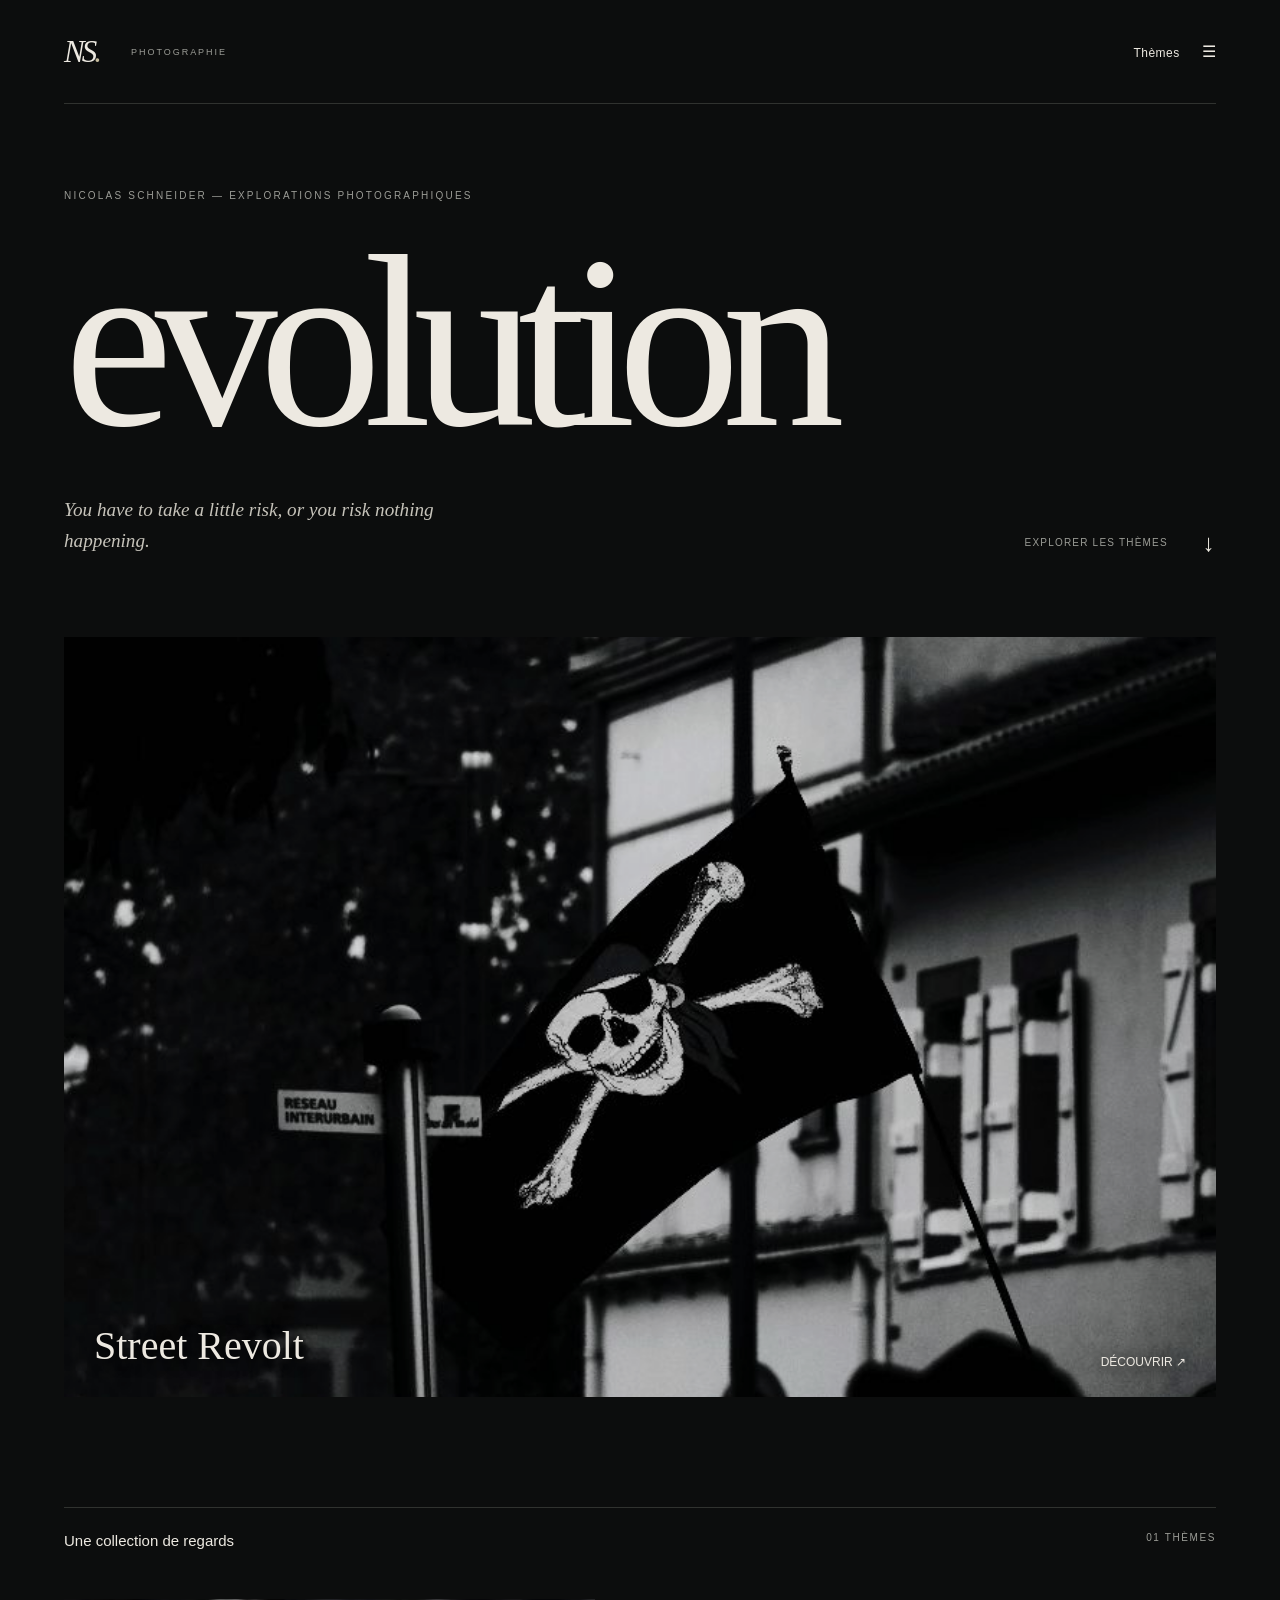
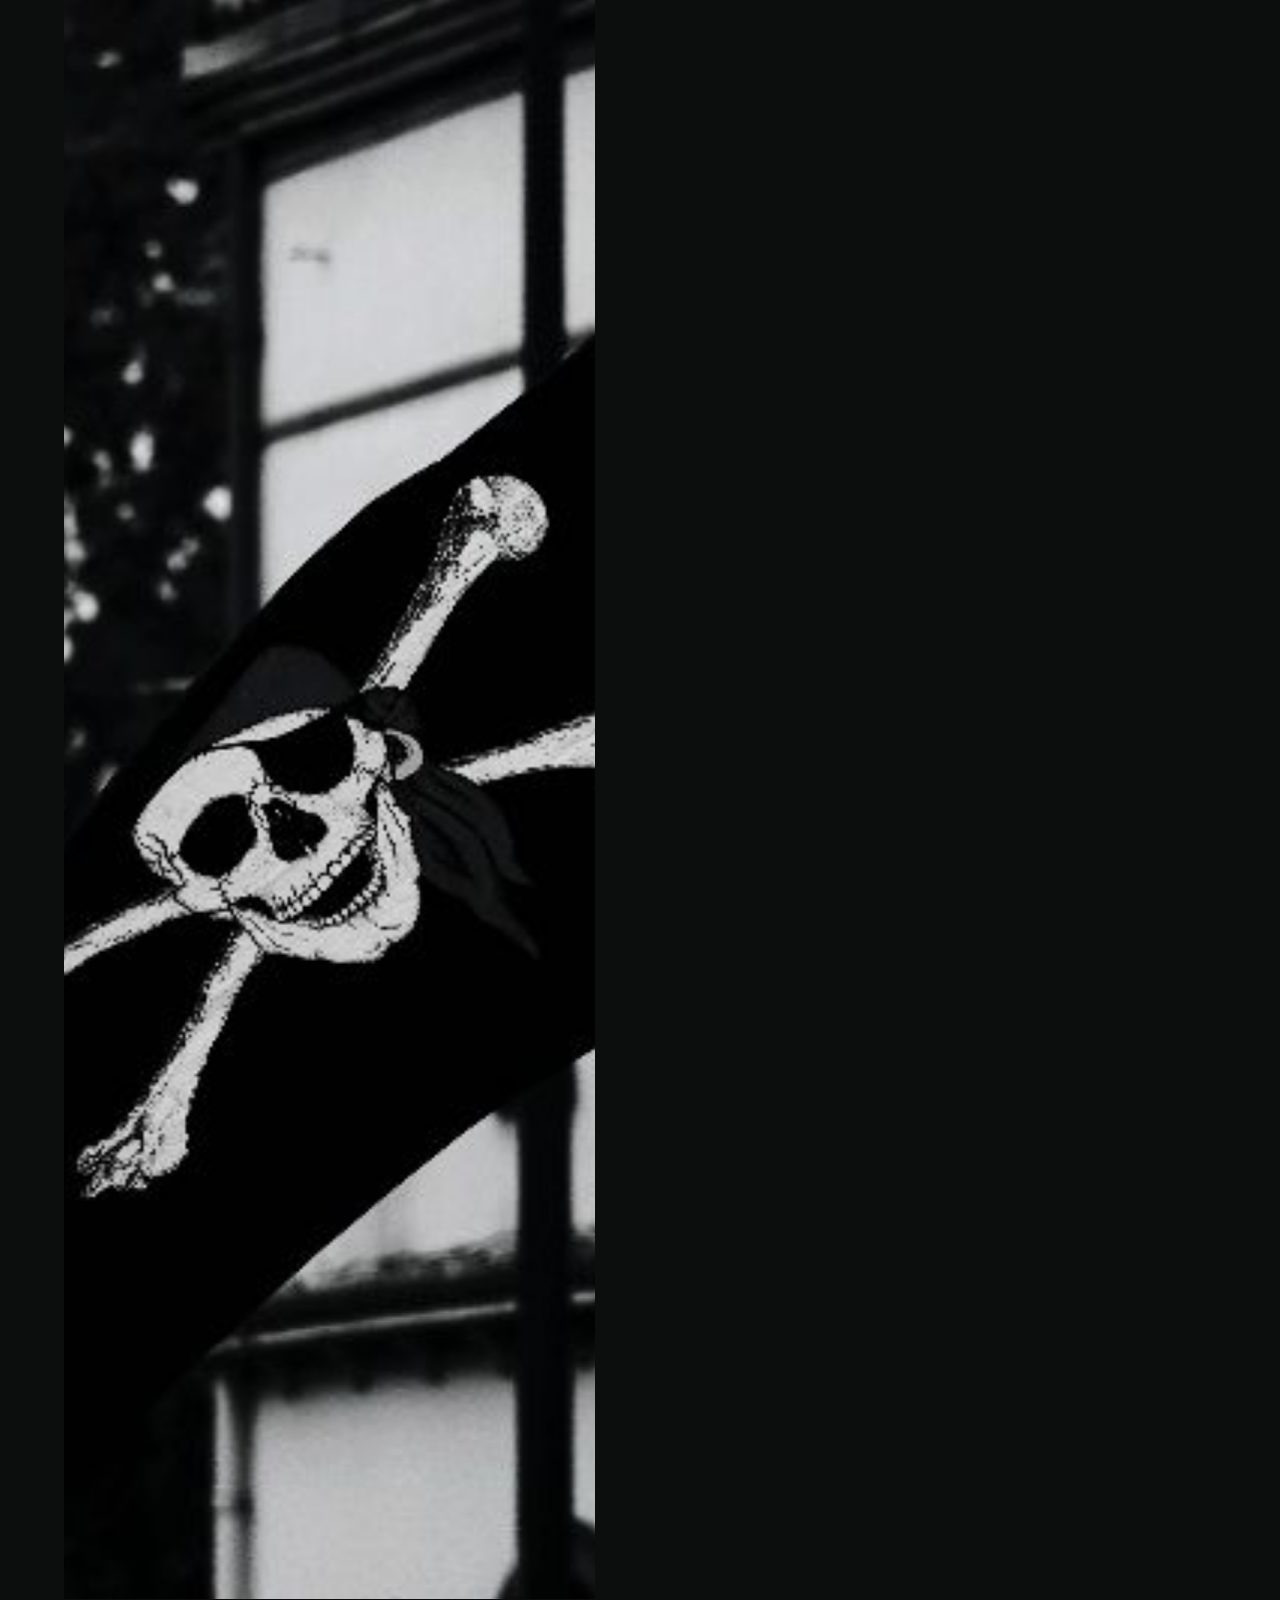
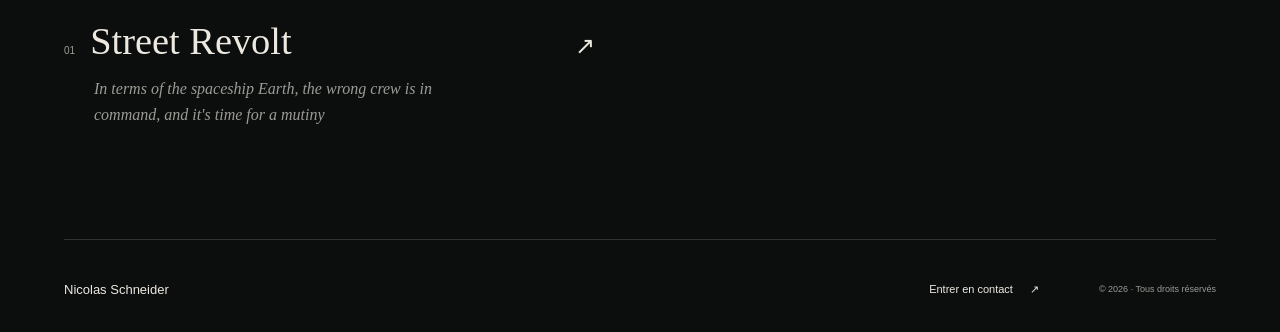
==== docs/index.html @ 1553ce23 "Publish evolution from local Studio" ====
<!doctype html>
<html lang="fr">
<head>
  <meta charset="utf-8">
  <meta name="viewport" content="width=device-width, initial-scale=1">
  <meta name="theme-color" content="#0c0d0d">
  <meta name="description" content="evolution — Le portfolio photographique de Nicolas Schneider.">
  <meta http-equiv="Content-Security-Policy" content="default-src 'self'; img-src 'self' data:; style-src 'self'; script-src 'self'; connect-src 'self'; font-src 'self'; object-src 'none'; base-uri 'self'; form-action 'none'">
  <title>evolution — Nicolas Schneider</title>
  <link rel="icon" href="assets/icon.svg" type="image/svg+xml">
  <link rel="stylesheet" href="assets/style.css">
  <script type="module" src="assets/app.mjs"></script>
</head>
<body>
  <a class="skip" href="#content">Aller au contenu</a>
  <header class="topbar">
    <a href="#" class="signature" aria-label="Nicolas Schneider — Accueil">NS<span class="signature-dot">.</span></a>
    <span class="top-label">PHOTOGRAPHIE</span>
    <button id="menu-open" class="text-button" aria-haspopup="dialog">Thèmes <span class="menu-icon" aria-hidden="true">☰</span></button>
  </header>
  <main id="content" tabindex="-1">
    <p class="loading" role="status">Ouverture de la galerie…</p>
  </main>
  <footer>
    <a class="artist" href="#">Nicolas Schneider</a>
    <a id="contact" href="mailto:nls.schneider@proton.me">Entrer en contact <span aria-hidden="true">↗</span></a>
    <span class="copyright">© <span id="year"></span> · Tous droits réservés</span>
  </footer>
  <dialog id="menu" aria-labelledby="menu-title">
    <div class="dialog-top"><span class="eyebrow" id="menu-title">EXPLORER LES THÈMES</span><button class="text-button" id="menu-close" autofocus>Fermer ×</button></div>
    <nav id="theme-menu" aria-label="Thèmes"></nav>
    <a class="menu-home" href="#">Retour à l’accueil ↗</a>
  </dialog>
  <dialog id="viewer" aria-label="Photographie en plein écran">
    <div class="viewer-bar"><span id="viewer-count" aria-live="polite"></span><button id="viewer-close" class="text-button" autofocus>Fermer ×</button></div>
    <img id="viewer-image" alt="" draggable="false">
    <div class="viewer-controls"><button id="previous" aria-label="Photo précédente">←</button><span>NICOLAS SCHNEIDER</span><button id="next" aria-label="Photo suivante">→</button></div>
  </dialog>
  <noscript><p class="notice">Active JavaScript pour explorer les photographies.</p></noscript>
</body>
</html>
---- docs/assets/style.css ----
@charset "UTF-8";
:root{color-scheme:dark;--bg:#0c0d0d;--ink:#ede9e1;--muted:#9b9c96;--line:#30322f;--accent:#c6bb9d;font-family:Arial,Helvetica,sans-serif;background:var(--bg);color:var(--ink)}
*{box-sizing:border-box}html{scroll-behavior:smooth;scrollbar-color:#565852 var(--bg)}body{margin:0}body:has(dialog[open]){overflow:hidden}a{color:inherit;text-decoration:none}button{font:inherit;color:inherit;cursor:pointer}button,a{-webkit-tap-highlight-color:transparent}button:focus-visible,a:focus-visible{outline:2px solid var(--accent);outline-offset:7px}button{touch-action:manipulation}img{display:block;max-width:100%;user-select:none;-webkit-user-drag:none}::selection{background:#b8ad8f;color:#111}
.topbar{height:104px;margin:0 5vw;display:flex;align-items:center;border-bottom:1px solid var(--line);gap:32px}.signature{font:italic 31px Georgia,serif;letter-spacing:-3px}.signature-dot{color:var(--accent)}.top-label{font-size:9px;letter-spacing:.22em;color:var(--muted)}.text-button{background:none;border:0;padding:12px 0;font-size:12px;letter-spacing:.04em}.topbar>.text-button{margin-left:auto}.menu-icon{margin-left:18px;font-size:16px}.eyebrow{font-size:10px;letter-spacing:.22em;text-transform:uppercase;color:var(--muted)}.hero{padding:86px 5vw 60px;position:relative}.hero h1{font:normal clamp(80px,19.2vw,310px)/.95 Georgia,'Times New Roman',serif;letter-spacing:-.075em;margin:25px 0 36px;overflow-wrap:anywhere}.hero-bottom{display:flex;align-items:flex-end;justify-content:space-between;gap:30px}.hero blockquote{font:italic clamp(17px,1.5vw,23px)/1.6 Georgia,serif;max-width:460px;margin:0;color:#c6c3ba}.scroll-note{font-size:10px;letter-spacing:.12em;color:var(--muted);display:flex;align-items:center;gap:35px}.scroll-note span{font-size:24px;color:var(--ink)}.lead-photo{margin:20px 5vw 110px;position:relative;overflow:hidden}.lead-photo img{width:100%;height:62vw;max-height:760px;object-fit:cover;filter:brightness(.84);transition:filter .8s}.lead-photo:hover img{filter:brightness(1)}.lead-photo .lead-label{position:absolute;bottom:28px;left:30px;right:30px;display:flex;justify-content:space-between;align-items:flex-end;text-shadow:0 2px 16px #000}.lead-label strong{font:normal 40px Georgia,serif}.lead-label span{font-size:12px}.chapter-heading{display:flex;justify-content:space-between;border-top:1px solid var(--line);padding-top:24px;margin-bottom:50px}.chapter-heading h2{font:normal 15px Arial,sans-serif;margin:0}.chapter-heading span{font-size:10px;letter-spacing:.16em;color:var(--muted)}.collections{margin:0 5vw 110px;scroll-margin-top:35px}.theme-grid{display:grid;grid-template-columns:1fr 1fr;column-gap:7vw;row-gap:80px}.theme-card:nth-child(even){padding-top:110px}.theme-cover{overflow:hidden;background:#151716}.theme-cover img{width:100%;aspect-ratio:4/5;object-fit:cover;transition:transform 1s,filter 1s;filter:brightness(.9)}.theme-card:nth-child(3n) .theme-cover img{aspect-ratio:5/4}.theme-card:hover img{transform:scale(1.025);filter:brightness(1)}.theme-meta{display:flex;gap:15px;align-items:baseline;margin-top:20px}.theme-number{color:var(--muted);font-size:10px}.theme-meta h3{font:normal clamp(26px,3vw,43px) Georgia,serif;margin:0}.theme-arrow{margin-left:auto;font-size:24px}.theme-quote{font:italic 16px/1.65 Georgia,serif;color:var(--muted);margin:13px 0 0 30px;max-width:400px}.empty{min-height:210px;display:flex;align-items:center;justify-content:space-between;border-top:1px solid var(--line);border-bottom:1px solid var(--line);gap:24px}.empty p{font:italic clamp(25px,4vw,52px)/1.3 Georgia,serif;color:#aaa99f;max-width:650px}.empty span{font-size:10px;letter-spacing:.15em;color:var(--muted)}.horizon{height:16vw;margin:30px 5vw 70px;position:relative;overflow:hidden;background:radial-gradient(ellipse at 50% 120%,#353932 0%,#151815 35%,transparent 70%)}.horizon:after{content:"";position:absolute;left:0;right:0;bottom:0;height:1px;background:linear-gradient(90deg,transparent,#74766a,transparent)}footer{margin:0 5vw;padding:42px 0 35px;border-top:1px solid var(--line);display:flex;align-items:center;gap:25px;font-size:11px}footer .artist{font-size:13px}footer #contact{margin-left:auto}footer #contact span{margin-left:14px}.copyright{font-size:9px;color:var(--muted);margin-left:35px}.album-head{padding:65px 10vw 75px}.back{font-size:11px;color:var(--muted);display:inline-block;margin-bottom:55px}.album-head h1{font:normal clamp(55px,9vw,145px)/1.05 Georgia,serif;letter-spacing:-.045em;margin:18px 0 27px;overflow-wrap:anywhere}.album-head blockquote{font:italic clamp(19px,2vw,27px)/1.6 Georgia,serif;color:#b7b6ac;max-width:700px;margin:0}.photos{margin:0 10vw 100px;display:grid;grid-template-columns:1fr 1fr;gap:80px 7vw;align-items:center}.photo-button{display:block;border:0;background:none;padding:0;width:100%;position:relative}.photo-button img{width:100%;height:auto;background:#151716}.photo-button:nth-child(5n+1){grid-column:1/-1}.photo-button:nth-child(5n+1) img{max-height:90vh;object-fit:contain}.photo-button:after{content:'↗';position:absolute;bottom:14px;right:15px;font-size:20px;text-shadow:0 1px 6px #000;opacity:0;transition:opacity .3s}.photo-button:hover:after,.photo-button:focus-visible:after{opacity:1}.next-theme{display:block;margin:0 10vw 100px;padding-top:30px;border-top:1px solid var(--line)}.next-theme strong{display:block;font:normal clamp(30px,5vw,70px) Georgia,serif;margin-top:20px}.loading,.notice{margin:60px 5vw;color:var(--muted);line-height:1.7}.skip{position:fixed;left:15px;top:-100px;z-index:10;background:var(--ink);color:var(--bg);padding:15px}.skip:focus{top:15px}dialog{color:var(--ink);background:var(--bg);border:0;max-width:100vw;max-height:100dvh;padding:0}dialog::backdrop{background:#000c}#menu{width:min(820px,100vw);height:100dvh;margin:0 0 0 auto;padding:40px 6vw;overflow:auto}.dialog-top{display:flex;justify-content:space-between;gap:20px;align-items:center;border-bottom:1px solid var(--line);padding-bottom:20px}#theme-menu{padding:20px 0 40px}#theme-menu a{display:flex;align-items:baseline;gap:25px;padding:20px 0;font:normal clamp(25px,4vw,46px) Georgia,serif;border-bottom:1px solid #222521}#theme-menu a span{font:10px Arial,sans-serif;color:var(--muted)}.menu-home{font-size:12px;color:var(--muted)}#viewer{width:100vw;height:100dvh;margin:0;overflow:hidden;background:#080909}#viewer[open]{display:flex;flex-direction:column}.viewer-bar{height:70px;flex:none;display:flex;align-items:center;justify-content:space-between;padding:0 4vw;color:var(--muted);font-size:11px}#viewer-image{min-height:0;flex:1;width:100%;object-fit:contain;padding:0 5vw;touch-action:pan-y pinch-zoom}.viewer-controls{height:80px;flex:none;display:flex;align-items:center;justify-content:center;gap:45px}.viewer-controls button{background:transparent;border:1px solid var(--line);width:48px;height:44px;font-size:23px}.viewer-controls button:disabled{opacity:.25;cursor:default}.viewer-controls span{font-size:9px;letter-spacing:.18em;color:var(--muted)}.enter{animation:enter .65s ease both}@keyframes enter{from{opacity:0;transform:translateY(12px)}to{opacity:1;transform:none}}
@media(min-width:1800px){body{max-width:1800px;margin:auto}.hero h1{font-size:310px}}@media(max-width:680px){.topbar{height:80px;margin:0 6vw}.top-label{font-size:8px}.hero{padding:65px 6vw 48px}.hero h1{font-size:19vw;margin:30px 0 35px}.hero-bottom{display:block}.hero blockquote{font-size:18px;max-width:310px}.scroll-note{margin-top:35px;justify-content:space-between}.lead-photo{margin:0 6vw 65px}.lead-photo img{height:115vw}.lead-photo .lead-label{bottom:20px;left:20px;right:20px}.lead-label strong{font-size:30px}.collections{margin:0 6vw 65px}.theme-grid{grid-template-columns:1fr;gap:45px}.theme-card:nth-child(even){padding-top:0}.theme-cover img{aspect-ratio:4/5}.theme-meta h3{font-size:33px}.chapter-heading{margin-bottom:30px}.theme-quote{font-size:16px}.empty{display:block;padding:10px 0 30px;min-height:180px}.empty p{font-size:30px}.horizon{height:30vw;margin:0 6vw 55px}footer{flex-wrap:wrap;margin:0 6vw;padding-top:30px;gap:25px 10px}footer .copyright{width:100%;margin:0}.album-head{padding:45px 6vw 55px}.back{margin-bottom:35px}.album-head h1{font-size:17vw}.photos{margin:0 6vw 65px;grid-template-columns:1fr;gap:30px}.photo-button:nth-child(5n+1){grid-column:auto}.photo-button:nth-child(5n+1) img{max-height:none}.next-theme{margin:0 6vw 65px}#menu{padding:25px 6vw}#theme-menu a{font-size:36px}.viewer-controls{gap:25px}.viewer-controls span{font-size:8px}#viewer-image{padding:0}.viewer-bar{height:65px}.viewer-controls{height:70px}}
@media(prefers-reduced-motion:reduce){html{scroll-behavior:auto}*,*:before,*:after{animation:none!important;transition:none!important}}
.privacy{max-width:760px;margin:60px auto;padding:0 24px;line-height:1.75;color:#c6c3ba}.privacy h1{font:normal 60px Georgia,serif;color:var(--ink)}.privacy h2{font:normal 25px Georgia,serif;color:var(--ink);margin-top:35px}.privacy a{text-decoration:underline;text-underline-offset:4px}
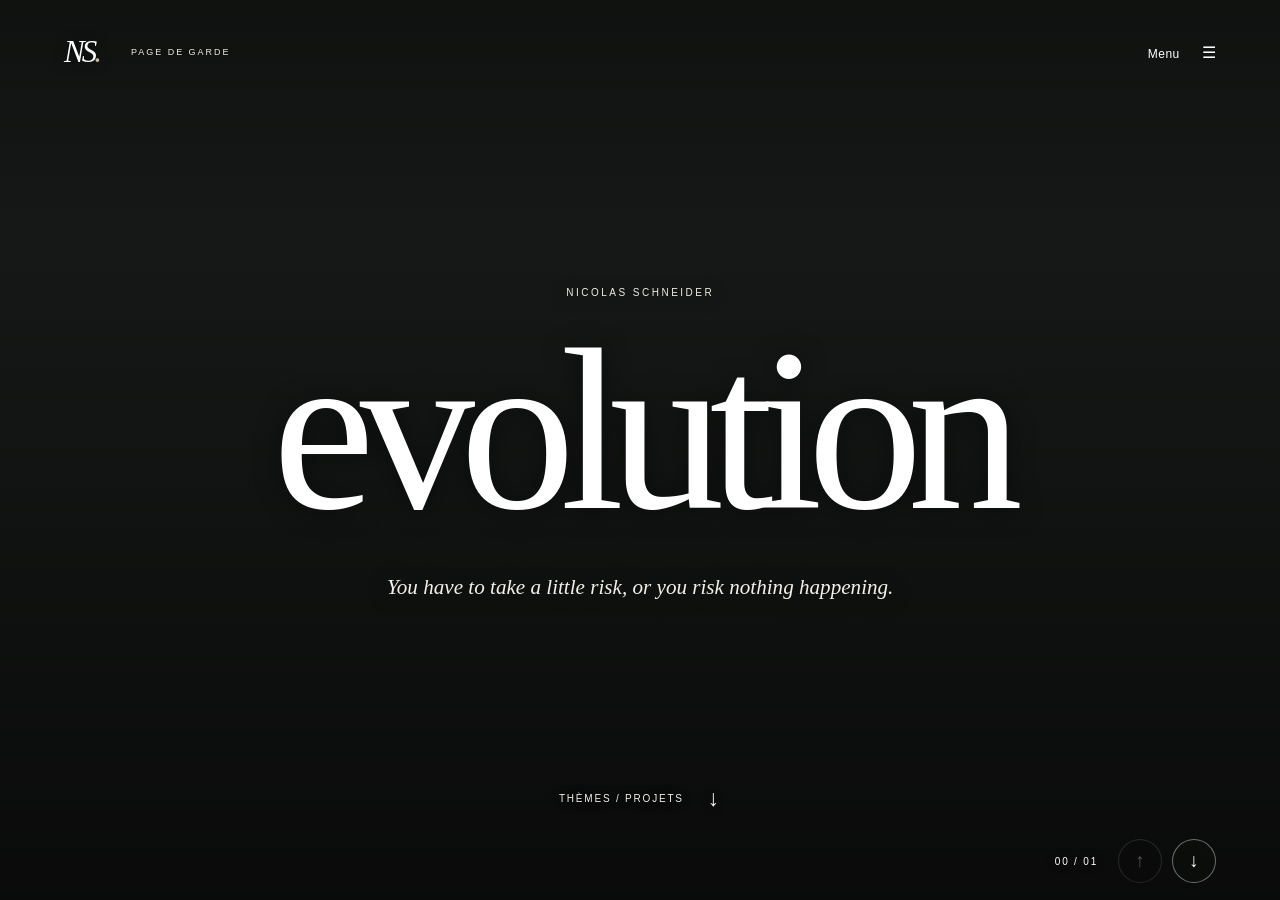
==== commit c5c29f41: "Publish evolution from local Studio" ====
--- a/docs/index.html
+++ b/docs/index.html
@@ -15,21 +15,24 @@
   <a class="skip" href="#content">Aller au contenu</a>
   <header class="topbar">
     <a href="#" class="signature" aria-label="Nicolas Schneider — Accueil">NS<span class="signature-dot">.</span></a>
-    <span class="top-label">PHOTOGRAPHIE</span>
-    <button id="menu-open" class="text-button" aria-haspopup="dialog">Thèmes <span class="menu-icon" aria-hidden="true">☰</span></button>
+    <span class="top-label" id="current-section">PAGE DE GARDE</span>
+    <button id="menu-open" class="text-button" aria-haspopup="dialog">Menu <span class="menu-icon" aria-hidden="true">☰</span></button>
   </header>
   <main id="content" tabindex="-1">
     <p class="loading" role="status">Ouverture de la galerie…</p>
   </main>
+  <nav class="page-controls" id="page-controls" aria-label="Parcourir les écrans" hidden><span id="page-position">00</span><button id="page-prev" aria-label="Écran précédent">↑</button><button id="page-next" aria-label="Écran suivant">↓</button></nav>
   <footer>
     <a class="artist" href="#">Nicolas Schneider</a>
     <a id="contact" href="mailto:nls.schneider@proton.me">Entrer en contact <span aria-hidden="true">↗</span></a>
     <span class="copyright">© <span id="year"></span> · Tous droits réservés</span>
   </footer>
   <dialog id="menu" aria-labelledby="menu-title">
-    <div class="dialog-top"><span class="eyebrow" id="menu-title">EXPLORER LES THÈMES</span><button class="text-button" id="menu-close" autofocus>Fermer ×</button></div>
+    <div class="dialog-top"><span class="eyebrow" id="menu-title">EXPLORER EVOLUTION</span><button class="text-button" id="menu-close" autofocus>Fermer ×</button></div>
+    <p class="menu-heading">ACCUEIL</p><a id="menu-cover" class="menu-cover" href="#">Page de garde <span>↗</span></a>
+    <p class="menu-heading">THÈMES / PROJETS</p>
     <nav id="theme-menu" aria-label="Thèmes"></nav>
-    <a class="menu-home" href="#">Retour à l’accueil ↗</a>
+    <a class="menu-home" href="mailto:nls.schneider@proton.me">Entrer en contact ↗</a>
   </dialog>
   <dialog id="viewer" aria-label="Photographie en plein écran">
     <div class="viewer-bar"><span id="viewer-count" aria-live="polite"></span><button id="viewer-close" class="text-button" autofocus>Fermer ×</button></div>
--- a/docs/assets/style.css
+++ b/docs/assets/style.css
@@ -1,7 +1,67 @@
 @charset "UTF-8";
 :root{color-scheme:dark;--bg:#0c0d0d;--ink:#ede9e1;--muted:#9b9c96;--line:#30322f;--accent:#c6bb9d;font-family:Arial,Helvetica,sans-serif;background:var(--bg);color:var(--ink)}
 *{box-sizing:border-box}html{scroll-behavior:smooth;scrollbar-color:#565852 var(--bg)}body{margin:0}body:has(dialog[open]){overflow:hidden}a{color:inherit;text-decoration:none}button{font:inherit;color:inherit;cursor:pointer}button,a{-webkit-tap-highlight-color:transparent}button:focus-visible,a:focus-visible{outline:2px solid var(--accent);outline-offset:7px}button{touch-action:manipulation}img{display:block;max-width:100%;user-select:none;-webkit-user-drag:none}::selection{background:#b8ad8f;color:#111}
-.topbar{height:104px;margin:0 5vw;display:flex;align-items:center;border-bottom:1px solid var(--line);gap:32px}.signature{font:italic 31px Georgia,serif;letter-spacing:-3px}.signature-dot{color:var(--accent)}.top-label{font-size:9px;letter-spacing:.22em;color:var(--muted)}.text-button{background:none;border:0;padding:12px 0;font-size:12px;letter-spacing:.04em}.topbar>.text-button{margin-left:auto}.menu-icon{margin-left:18px;font-size:16px}.eyebrow{font-size:10px;letter-spacing:.22em;text-transform:uppercase;color:var(--muted)}.hero{padding:86px 5vw 60px;position:relative}.hero h1{font:normal clamp(80px,19.2vw,310px)/.95 Georgia,'Times New Roman',serif;letter-spacing:-.075em;margin:25px 0 36px;overflow-wrap:anywhere}.hero-bottom{display:flex;align-items:flex-end;justify-content:space-between;gap:30px}.hero blockquote{font:italic clamp(17px,1.5vw,23px)/1.6 Georgia,serif;max-width:460px;margin:0;color:#c6c3ba}.scroll-note{font-size:10px;letter-spacing:.12em;color:var(--muted);display:flex;align-items:center;gap:35px}.scroll-note span{font-size:24px;color:var(--ink)}.lead-photo{margin:20px 5vw 110px;position:relative;overflow:hidden}.lead-photo img{width:100%;height:62vw;max-height:760px;object-fit:cover;filter:brightness(.84);transition:filter .8s}.lead-photo:hover img{filter:brightness(1)}.lead-photo .lead-label{position:absolute;bottom:28px;left:30px;right:30px;display:flex;justify-content:space-between;align-items:flex-end;text-shadow:0 2px 16px #000}.lead-label strong{font:normal 40px Georgia,serif}.lead-label span{font-size:12px}.chapter-heading{display:flex;justify-content:space-between;border-top:1px solid var(--line);padding-top:24px;margin-bottom:50px}.chapter-heading h2{font:normal 15px Arial,sans-serif;margin:0}.chapter-heading span{font-size:10px;letter-spacing:.16em;color:var(--muted)}.collections{margin:0 5vw 110px;scroll-margin-top:35px}.theme-grid{display:grid;grid-template-columns:1fr 1fr;column-gap:7vw;row-gap:80px}.theme-card:nth-child(even){padding-top:110px}.theme-cover{overflow:hidden;background:#151716}.theme-cover img{width:100%;aspect-ratio:4/5;object-fit:cover;transition:transform 1s,filter 1s;filter:brightness(.9)}.theme-card:nth-child(3n) .theme-cover img{aspect-ratio:5/4}.theme-card:hover img{transform:scale(1.025);filter:brightness(1)}.theme-meta{display:flex;gap:15px;align-items:baseline;margin-top:20px}.theme-number{color:var(--muted);font-size:10px}.theme-meta h3{font:normal clamp(26px,3vw,43px) Georgia,serif;margin:0}.theme-arrow{margin-left:auto;font-size:24px}.theme-quote{font:italic 16px/1.65 Georgia,serif;color:var(--muted);margin:13px 0 0 30px;max-width:400px}.empty{min-height:210px;display:flex;align-items:center;justify-content:space-between;border-top:1px solid var(--line);border-bottom:1px solid var(--line);gap:24px}.empty p{font:italic clamp(25px,4vw,52px)/1.3 Georgia,serif;color:#aaa99f;max-width:650px}.empty span{font-size:10px;letter-spacing:.15em;color:var(--muted)}.horizon{height:16vw;margin:30px 5vw 70px;position:relative;overflow:hidden;background:radial-gradient(ellipse at 50% 120%,#353932 0%,#151815 35%,transparent 70%)}.horizon:after{content:"";position:absolute;left:0;right:0;bottom:0;height:1px;background:linear-gradient(90deg,transparent,#74766a,transparent)}footer{margin:0 5vw;padding:42px 0 35px;border-top:1px solid var(--line);display:flex;align-items:center;gap:25px;font-size:11px}footer .artist{font-size:13px}footer #contact{margin-left:auto}footer #contact span{margin-left:14px}.copyright{font-size:9px;color:var(--muted);margin-left:35px}.album-head{padding:65px 10vw 75px}.back{font-size:11px;color:var(--muted);display:inline-block;margin-bottom:55px}.album-head h1{font:normal clamp(55px,9vw,145px)/1.05 Georgia,serif;letter-spacing:-.045em;margin:18px 0 27px;overflow-wrap:anywhere}.album-head blockquote{font:italic clamp(19px,2vw,27px)/1.6 Georgia,serif;color:#b7b6ac;max-width:700px;margin:0}.photos{margin:0 10vw 100px;display:grid;grid-template-columns:1fr 1fr;gap:80px 7vw;align-items:center}.photo-button{display:block;border:0;background:none;padding:0;width:100%;position:relative}.photo-button img{width:100%;height:auto;background:#151716}.photo-button:nth-child(5n+1){grid-column:1/-1}.photo-button:nth-child(5n+1) img{max-height:90vh;object-fit:contain}.photo-button:after{content:'↗';position:absolute;bottom:14px;right:15px;font-size:20px;text-shadow:0 1px 6px #000;opacity:0;transition:opacity .3s}.photo-button:hover:after,.photo-button:focus-visible:after{opacity:1}.next-theme{display:block;margin:0 10vw 100px;padding-top:30px;border-top:1px solid var(--line)}.next-theme strong{display:block;font:normal clamp(30px,5vw,70px) Georgia,serif;margin-top:20px}.loading,.notice{margin:60px 5vw;color:var(--muted);line-height:1.7}.skip{position:fixed;left:15px;top:-100px;z-index:10;background:var(--ink);color:var(--bg);padding:15px}.skip:focus{top:15px}dialog{color:var(--ink);background:var(--bg);border:0;max-width:100vw;max-height:100dvh;padding:0}dialog::backdrop{background:#000c}#menu{width:min(820px,100vw);height:100dvh;margin:0 0 0 auto;padding:40px 6vw;overflow:auto}.dialog-top{display:flex;justify-content:space-between;gap:20px;align-items:center;border-bottom:1px solid var(--line);padding-bottom:20px}#theme-menu{padding:20px 0 40px}#theme-menu a{display:flex;align-items:baseline;gap:25px;padding:20px 0;font:normal clamp(25px,4vw,46px) Georgia,serif;border-bottom:1px solid #222521}#theme-menu a span{font:10px Arial,sans-serif;color:var(--muted)}.menu-home{font-size:12px;color:var(--muted)}#viewer{width:100vw;height:100dvh;margin:0;overflow:hidden;background:#080909}#viewer[open]{display:flex;flex-direction:column}.viewer-bar{height:70px;flex:none;display:flex;align-items:center;justify-content:space-between;padding:0 4vw;color:var(--muted);font-size:11px}#viewer-image{min-height:0;flex:1;width:100%;object-fit:contain;padding:0 5vw;touch-action:pan-y pinch-zoom}.viewer-controls{height:80px;flex:none;display:flex;align-items:center;justify-content:center;gap:45px}.viewer-controls button{background:transparent;border:1px solid var(--line);width:48px;height:44px;font-size:23px}.viewer-controls button:disabled{opacity:.25;cursor:default}.viewer-controls span{font-size:9px;letter-spacing:.18em;color:var(--muted)}.enter{animation:enter .65s ease both}@keyframes enter{from{opacity:0;transform:translateY(12px)}to{opacity:1;transform:none}}
-@media(min-width:1800px){body{max-width:1800px;margin:auto}.hero h1{font-size:310px}}@media(max-width:680px){.topbar{height:80px;margin:0 6vw}.top-label{font-size:8px}.hero{padding:65px 6vw 48px}.hero h1{font-size:19vw;margin:30px 0 35px}.hero-bottom{display:block}.hero blockquote{font-size:18px;max-width:310px}.scroll-note{margin-top:35px;justify-content:space-between}.lead-photo{margin:0 6vw 65px}.lead-photo img{height:115vw}.lead-photo .lead-label{bottom:20px;left:20px;right:20px}.lead-label strong{font-size:30px}.collections{margin:0 6vw 65px}.theme-grid{grid-template-columns:1fr;gap:45px}.theme-card:nth-child(even){padding-top:0}.theme-cover img{aspect-ratio:4/5}.theme-meta h3{font-size:33px}.chapter-heading{margin-bottom:30px}.theme-quote{font-size:16px}.empty{display:block;padding:10px 0 30px;min-height:180px}.empty p{font-size:30px}.horizon{height:30vw;margin:0 6vw 55px}footer{flex-wrap:wrap;margin:0 6vw;padding-top:30px;gap:25px 10px}footer .copyright{width:100%;margin:0}.album-head{padding:45px 6vw 55px}.back{margin-bottom:35px}.album-head h1{font-size:17vw}.photos{margin:0 6vw 65px;grid-template-columns:1fr;gap:30px}.photo-button:nth-child(5n+1){grid-column:auto}.photo-button:nth-child(5n+1) img{max-height:none}.next-theme{margin:0 6vw 65px}#menu{padding:25px 6vw}#theme-menu a{font-size:36px}.viewer-controls{gap:25px}.viewer-controls span{font-size:8px}#viewer-image{padding:0}.viewer-bar{height:65px}.viewer-controls{height:70px}}
+.topbar{height:104px;margin:0 5vw;display:flex;align-items:center;border-bottom:1px solid var(--line);gap:32px}.signature{font:italic 31px Georgia,serif;letter-spacing:-3px}.signature-dot{color:var(--accent)}.top-label{font-size:9px;letter-spacing:.22em;color:var(--muted)}.text-button{background:none;border:0;padding:12px 0;font-size:12px;letter-spacing:.04em}.topbar>.text-button{margin-left:auto}.menu-icon{margin-left:18px;font-size:16px}.eyebrow{font-size:10px;letter-spacing:.22em;text-transform:uppercase;color:var(--muted)}/* The home photograph occupies the entire viewport; navigation overlays it. */
+body.is-home{max-width:none;margin:0}
+.is-home>.topbar{position:absolute;inset:0 0 auto;z-index:2;border-bottom:0;color:#fff;text-shadow:0 1px 12px #0008}
+.is-home>.topbar .top-label{color:#eee9e1}
+.hero{position:relative;isolation:isolate;width:100%;height:100vh;height:100dvh;min-height:320px;display:grid;place-items:center;overflow:hidden;background:#171a18;padding:110px 6vw 90px}
+.hero-image{position:absolute;inset:0;width:100%;height:100%;object-fit:cover;object-position:center;z-index:-2}
+.hero:after{content:"";position:absolute;inset:0;z-index:-1;background:linear-gradient(180deg,#0005 0%,#0001 26%,#0004 55%,#0009 100%);pointer-events:none}
+.hero-words{width:100%;text-align:center;color:#fff;text-shadow:0 2px 28px #0007}
+.hero .eyebrow{color:#f0ece5;font-size:10px;letter-spacing:.25em}
+.hero h1{font:normal clamp(64px,18vw,300px)/.95 Georgia,'Times New Roman',serif;letter-spacing:-.065em;margin:24px 0 30px;overflow-wrap:anywhere}
+.hero blockquote{font:italic clamp(18px,1.65vw,26px)/1.55 Georgia,serif;max-width:620px;margin:0 auto;color:#f4f0e9;text-wrap:balance}
+.scroll-note{position:absolute;bottom:max(28px,env(safe-area-inset-bottom));left:50%;transform:translateX(-50%);font-size:10px;letter-spacing:.18em;color:#f4f0e9;display:flex;align-items:center;gap:24px;white-space:nowrap;padding:12px;text-shadow:0 1px 10px #000}
+.scroll-note span{font-size:23px}
+.is-home .collections{padding-top:64px}
+.chapter-heading{display:flex;justify-content:space-between;border-top:1px solid var(--line);padding-top:24px;margin-bottom:50px}.chapter-heading h2{font:normal 15px Arial,sans-serif;margin:0}.chapter-heading span{font-size:10px;letter-spacing:.16em;color:var(--muted)}.collections{margin:0 5vw 110px;scroll-margin-top:35px}.theme-grid{display:grid;grid-template-columns:1fr 1fr;column-gap:7vw;row-gap:80px}.theme-card:nth-child(even){padding-top:110px}.theme-cover{overflow:hidden;background:#151716}.theme-cover img{width:100%;aspect-ratio:4/5;object-fit:cover;transition:transform 1s,filter 1s;filter:brightness(.9)}.theme-card:nth-child(3n) .theme-cover img{aspect-ratio:5/4}.theme-card:hover img{transform:scale(1.025);filter:brightness(1)}.theme-meta{display:flex;gap:15px;align-items:baseline;margin-top:20px}.theme-number{color:var(--muted);font-size:10px}.theme-meta h3{font:normal clamp(26px,3vw,43px) Georgia,serif;margin:0}.theme-arrow{margin-left:auto;font-size:24px}.theme-quote{font:italic 16px/1.65 Georgia,serif;color:var(--muted);margin:13px 0 0 30px;max-width:400px}.empty{min-height:210px;display:flex;align-items:center;justify-content:space-between;border-top:1px solid var(--line);border-bottom:1px solid var(--line);gap:24px}.empty p{font:italic clamp(25px,4vw,52px)/1.3 Georgia,serif;color:#aaa99f;max-width:650px}.empty span{font-size:10px;letter-spacing:.15em;color:var(--muted)}.horizon{height:16vw;margin:30px 5vw 70px;position:relative;overflow:hidden;background:radial-gradient(ellipse at 50% 120%,#353932 0%,#151815 35%,transparent 70%)}.horizon:after{content:"";position:absolute;left:0;right:0;bottom:0;height:1px;background:linear-gradient(90deg,transparent,#74766a,transparent)}footer{margin:0 5vw;padding:42px 0 35px;border-top:1px solid var(--line);display:flex;align-items:center;gap:25px;font-size:11px}footer .artist{font-size:13px}footer #contact{margin-left:auto}footer #contact span{margin-left:14px}.copyright{font-size:9px;color:var(--muted);margin-left:35px}.album-head{padding:65px 10vw 75px}.back{font-size:11px;color:var(--muted);display:inline-block;margin-bottom:55px}.album-head h1{font:normal clamp(55px,9vw,145px)/1.05 Georgia,serif;letter-spacing:-.045em;margin:18px 0 27px;overflow-wrap:anywhere}.album-head blockquote{font:italic clamp(19px,2vw,27px)/1.6 Georgia,serif;color:#b7b6ac;max-width:700px;margin:0}.photos{margin:0 10vw 100px;display:grid;grid-template-columns:1fr 1fr;gap:80px 7vw;align-items:center}.photo-button{display:block;border:0;background:none;padding:0;width:100%;position:relative}.photo-button img{width:100%;height:auto;background:#151716}.photo-button:nth-child(5n+1){grid-column:1/-1}.photo-button:nth-child(5n+1) img{max-height:90vh;object-fit:contain}.photo-button:after{content:'↗';position:absolute;bottom:14px;right:15px;font-size:20px;text-shadow:0 1px 6px #000;opacity:0;transition:opacity .3s}.photo-button:hover:after,.photo-button:focus-visible:after{opacity:1}.next-theme{display:block;margin:0 10vw 100px;padding-top:30px;border-top:1px solid var(--line)}.next-theme strong{display:block;font:normal clamp(30px,5vw,70px) Georgia,serif;margin-top:20px}.loading,.notice{margin:60px 5vw;color:var(--muted);line-height:1.7}.skip{position:fixed;left:15px;top:-100px;z-index:10;background:var(--ink);color:var(--bg);padding:15px}.skip:focus{top:15px}dialog{color:var(--ink);background:var(--bg);border:0;max-width:100vw;max-height:100dvh;padding:0}dialog::backdrop{background:#000c}#menu{width:min(820px,100vw);height:100dvh;margin:0 0 0 auto;padding:40px 6vw;overflow:auto}.dialog-top{display:flex;justify-content:space-between;gap:20px;align-items:center;border-bottom:1px solid var(--line);padding-bottom:20px}#theme-menu{padding:20px 0 40px}#theme-menu a{display:flex;align-items:baseline;gap:25px;padding:20px 0;font:normal clamp(25px,4vw,46px) Georgia,serif;border-bottom:1px solid #222521}#theme-menu a span{font:10px Arial,sans-serif;color:var(--muted)}.menu-home{font-size:12px;color:var(--muted)}#viewer{width:100vw;height:100dvh;margin:0;overflow:hidden;background:#080909}#viewer[open]{display:flex;flex-direction:column}.viewer-bar{height:70px;flex:none;display:flex;align-items:center;justify-content:space-between;padding:0 4vw;color:var(--muted);font-size:11px}#viewer-image{min-height:0;flex:1;width:100%;object-fit:contain;padding:0 5vw;touch-action:pan-y pinch-zoom}.viewer-controls{height:80px;flex:none;display:flex;align-items:center;justify-content:center;gap:45px}.viewer-controls button{background:transparent;border:1px solid var(--line);width:48px;height:44px;font-size:23px}.viewer-controls button:disabled{opacity:.25;cursor:default}.viewer-controls span{font-size:9px;letter-spacing:.18em;color:var(--muted)}.enter{animation:enter .65s ease both}@keyframes enter{from{opacity:0;transform:translateY(12px)}to{opacity:1;transform:none}}
+@media(min-width:1800px){body{max-width:1800px;margin:auto}}@media(max-width:680px){.topbar{height:80px;margin:0 6vw}.top-label{font-size:8px}.hero{padding:100px 6vw 90px}.hero h1{font-size:19vw;margin:24px 0 28px}.hero blockquote{font-size:18px;max-width:330px}.hero .eyebrow{font-size:9px}.is-home .collections{padding-top:40px}.collections{margin:0 6vw 65px}.theme-grid{grid-template-columns:1fr;gap:45px}.theme-card:nth-child(even){padding-top:0}.theme-cover img{aspect-ratio:4/5}.theme-meta h3{font-size:33px}.chapter-heading{margin-bottom:30px}.theme-quote{font-size:16px}.empty{display:block;padding:10px 0 30px;min-height:180px}.empty p{font-size:30px}.horizon{height:30vw;margin:0 6vw 55px}footer{flex-wrap:wrap;margin:0 6vw;padding-top:30px;gap:25px 10px}footer .copyright{width:100%;margin:0}.album-head{padding:45px 6vw 55px}.back{margin-bottom:35px}.album-head h1{font-size:17vw}.photos{margin:0 6vw 65px;grid-template-columns:1fr;gap:30px}.photo-button:nth-child(5n+1){grid-column:auto}.photo-button:nth-child(5n+1) img{max-height:none}.next-theme{margin:0 6vw 65px}#menu{padding:25px 6vw}#theme-menu a{font-size:36px}.viewer-controls{gap:25px}.viewer-controls span{font-size:8px}#viewer-image{padding:0}.viewer-bar{height:65px}.viewer-controls{height:70px}}
 @media(prefers-reduced-motion:reduce){html{scroll-behavior:auto}*,*:before,*:after{animation:none!important;transition:none!important}}
 .privacy{max-width:760px;margin:60px auto;padding:0 24px;line-height:1.75;color:#c6c3ba}.privacy h1{font:normal 60px Georgia,serif;color:var(--ink)}.privacy h2{font:normal 25px Georgia,serif;color:var(--ink);margin-top:35px}.privacy a{text-decoration:underline;text-underline-offset:4px}
+
+@media(max-height:500px) and (orientation:landscape){.is-home>.topbar{height:64px}.hero{padding:70px 6vw 64px;min-height:0}.hero h1{font-size:min(15vw,29dvh);margin:10px 0 14px}.hero blockquote{font-size:16px;max-width:600px}.hero .eyebrow{font-size:8px}.scroll-note{bottom:6px;font-size:9px;padding:8px}.scroll-note span{font-size:18px}}
+
+/* A continuous page: one complete photographic screen per project. */
+.is-home .collections{margin:0;padding:0;scroll-margin-top:0}
+.project-screen{position:relative;margin:0;min-height:100vh;min-height:100dvh;background:var(--bg)}
+.project-link{position:relative;isolation:isolate;display:grid;place-items:center;min-height:100vh;min-height:100dvh;padding:90px 6vw 100px;overflow:hidden;color:#fff}
+.project-image{position:absolute;inset:0;z-index:-2;width:100%;height:100%;object-fit:cover;object-position:center}
+.project-link:after{content:"";position:absolute;inset:0;z-index:-1;background:linear-gradient(180deg,#0003,#0004 50%,#0008);pointer-events:none}
+.project-words{width:100%;text-align:center;text-shadow:0 2px 25px #0007}
+.project-words .eyebrow{color:#eee9e1}
+.project-words h2{font:normal clamp(48px,10vw,170px)/1.05 Georgia,'Times New Roman',serif;letter-spacing:-.045em;max-width:16ch;margin:24px auto 30px;overflow-wrap:anywhere;text-wrap:balance}
+.project-words blockquote{font:italic clamp(18px,1.65vw,26px)/1.55 Georgia,serif;max-width:620px;margin:0 auto;color:#f4f0e9;text-wrap:balance;overflow-wrap:anywhere}
+.project-open{position:absolute;bottom:max(32px,env(safe-area-inset-bottom));left:0;right:0;text-align:center;font-size:10px;letter-spacing:.16em;padding:14px;text-shadow:0 1px 10px #000}
+.project-link:focus-visible{outline-offset:-8px}
+.is-home .collections>.empty{margin:0;padding:60px 6vw;min-height:100vh;min-height:100dvh}
+@media(max-width:680px){.project-link{padding:85px 6vw 95px}.project-words h2{font-size:clamp(42px,13vw,88px);margin:22px auto 26px}.project-words blockquote{font-size:18px;max-width:330px}.project-words .eyebrow{font-size:9px}.project-open{font-size:9px}}
+@media(max-height:500px) and (orientation:landscape){.project-link{padding:55px 6vw 65px}.project-words h2{font-size:min(9vw,21dvh);margin:14px auto 16px;max-width:24ch}.project-words blockquote{font-size:16px}.project-words .eyebrow{font-size:8px}.project-open{bottom:8px;font-size:9px}}
+
+/* Fullscreen chapters, native touch scrolling and soft text fade. */
+[hidden]{display:none!important}
+body.is-home{overflow:hidden;height:100dvh}
+.is-home>.topbar{position:fixed;z-index:3;pointer-events:none}
+.is-home>.topbar a,.is-home>.topbar button{pointer-events:auto}
+.top-label{overflow:hidden;text-overflow:ellipsis;white-space:nowrap;max-width:55vw}
+.is-home #content{position:relative;height:100vh;height:100dvh;overflow-y:auto;overflow-x:hidden;scroll-snap-type:y mandatory;scroll-behavior:smooth;overscroll-behavior-y:contain;scrollbar-width:none}
+.is-home #content::-webkit-scrollbar{display:none}
+.is-home .hero,.is-home .project-screen,.is-home .collections>.empty{height:100vh;height:100dvh;min-height:100dvh;scroll-snap-align:start;scroll-snap-stop:always}
+.is-home .project-link{height:100%;min-height:100%;padding-bottom:120px}
+.is-home .hero{padding-bottom:120px}
+.is-home>footer{display:none}
+.hero-words,.project-words{will-change:opacity,transform}
+.project-open,.scroll-note{bottom:max(76px,calc(env(safe-area-inset-bottom) + 68px))}
+.page-controls{position:fixed;bottom:max(17px,env(safe-area-inset-bottom));right:5vw;z-index:3;display:flex;align-items:center;gap:10px;color:white;text-shadow:0 1px 8px #000}
+.page-controls span{font:10px Arial,sans-serif;letter-spacing:.18em;margin-right:10px}
+.page-controls button{border:1px solid #ffffff65;background:#10121155;backdrop-filter:blur(8px);border-radius:50%;width:44px;height:44px;font-size:19px}
+.page-controls button:disabled{opacity:.3;cursor:default}
+.menu-heading{font:9px Arial,sans-serif;letter-spacing:.18em;color:var(--muted);margin:35px 0 10px}
+.menu-cover{display:flex;justify-content:space-between;align-items:center;font:normal clamp(26px,4vw,42px) Georgia,serif;padding:12px 0 24px;border-bottom:1px solid var(--line)}
+.menu-cover span{font-size:22px;color:var(--muted)}
+#theme-menu{padding:0 0 35px}#theme-menu a{padding:16px 0;font-size:clamp(25px,3.5vw,38px)}
+#theme-menu a[aria-current],.menu-cover[aria-current]{color:var(--accent)}
+#theme-menu a[aria-current]:after{content:'●';font:8px Arial,sans-serif;margin-left:auto}
+@media(max-width:680px){.topbar{gap:18px}.top-label{font-size:8px;max-width:48vw}.menu-icon{margin-left:9px}.page-controls{right:6vw}}
+@media(max-height:500px) and (orientation:landscape){.is-home .hero{padding:62px 6vw 110px}.is-home .project-link{padding:62px 6vw 110px}.hero h1{font-size:min(15vw,25dvh);margin:8px 0 12px}.project-words h2{font-size:18dvh;margin:10px auto}.hero blockquote,.project-words blockquote{font-size:14px}.page-controls{bottom:8px}.project-open,.scroll-note{bottom:55px}.project-open{padding:8px}}
+@media(prefers-reduced-motion:reduce){.is-home #content{scroll-behavior:auto}.hero-words,.project-words{will-change:auto}}
